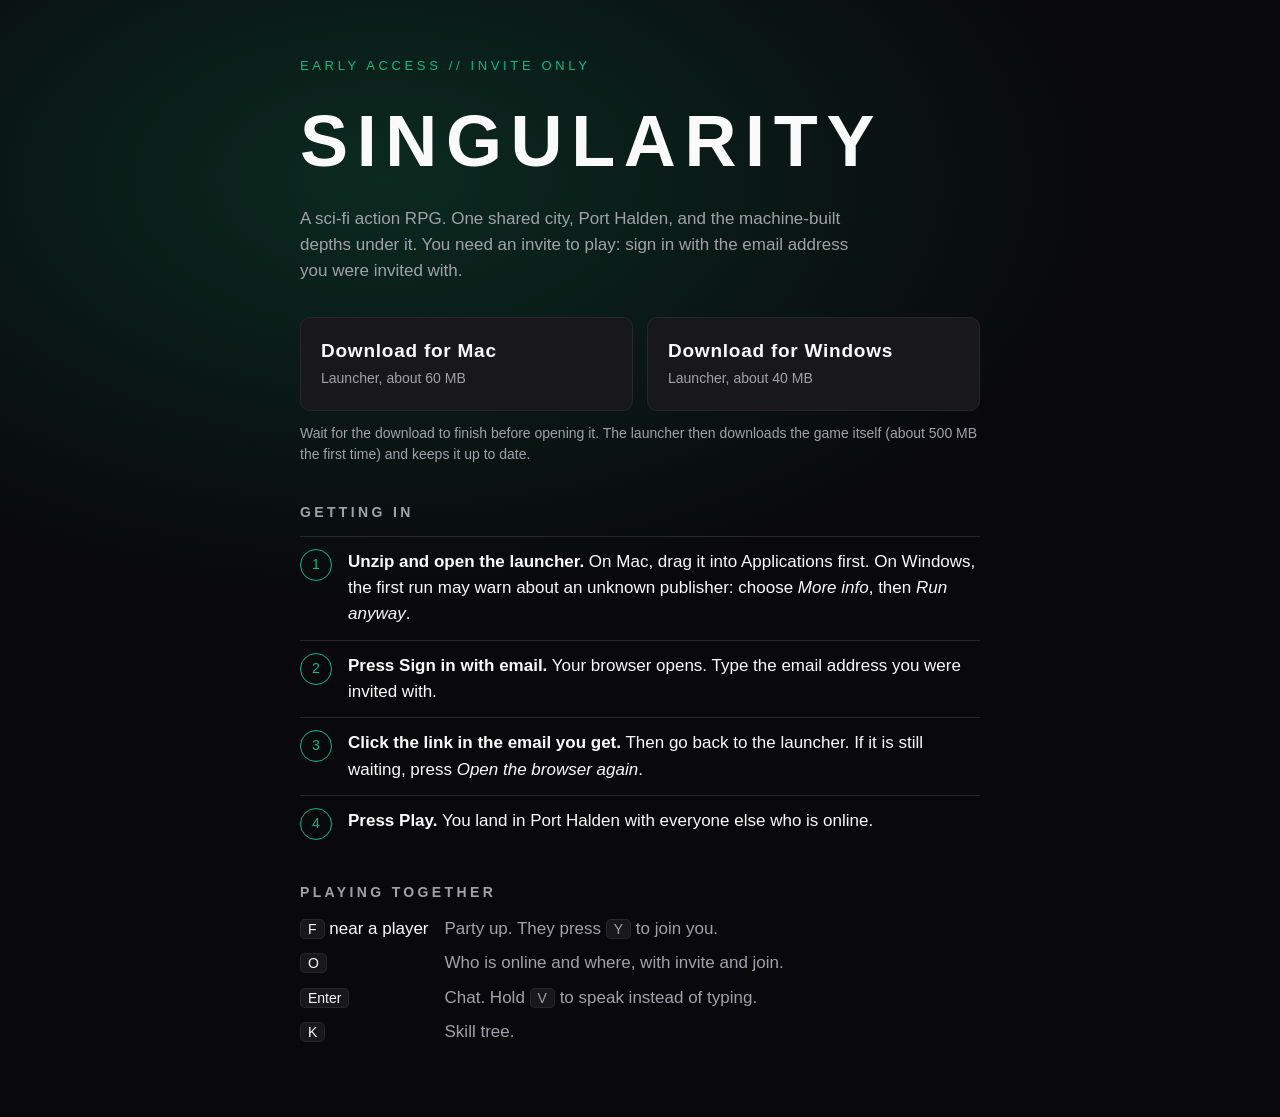
==== index.html @ 4a065bbc "Download page" ====
<!doctype html>
<html lang="en">
<head>
<meta charset="utf-8">
<meta name="viewport" content="width=device-width, initial-scale=1">
<title>Singularity: download</title>
<meta name="robots" content="noindex">
<style>
:root { --bg: #09090b; --panel: #18181b; --line: #27272a; --text: #fafafa; --dim: #a1a1aa; --accent: #059669; --accent-hi: #10b981; }
* { box-sizing: border-box; }
body { margin: 0; background: radial-gradient(1200px 700px at 30% 20%, #0b2a20 0%, var(--bg) 60%) fixed, var(--bg); color: var(--text);
  font: 17px/1.55 -apple-system, "Segoe UI", Roboto, Helvetica, Arial, sans-serif; }
main { max-width: 720px; margin: 0 auto; padding: 56px 20px 72px; }
.tag { color: var(--accent-hi); letter-spacing: 0.28em; font-size: 13px; text-transform: uppercase; }
h1 { font-size: clamp(40px, 9vw, 72px); letter-spacing: 0.12em; margin: 10px 0 8px; font-weight: 800; }
p.lead { color: var(--dim); margin: 0 0 32px; max-width: 34em; }
.buttons { display: grid; grid-template-columns: 1fr 1fr; gap: 14px; margin-bottom: 12px; }
a.dl { display: block; text-decoration: none; color: var(--text); background: var(--panel); border: 1px solid var(--line);
  border-radius: 10px; padding: 18px 20px; }
a.dl strong { display: block; font-size: 19px; letter-spacing: 0.04em; }
a.dl span { color: var(--dim); font-size: 14px; }
a.dl.mine { background: var(--accent); border-color: var(--accent-hi); }
a.dl.mine span { color: #d1fae5; }
a.dl:hover, a.dl:focus-visible { border-color: var(--accent-hi); outline: none; }
.note { color: var(--dim); font-size: 14px; margin: 0 0 36px; }
h2 { font-size: 14px; letter-spacing: 0.24em; text-transform: uppercase; color: var(--dim); margin: 0 0 12px; }
ol { margin: 0 0 36px; padding: 0; list-style: none; counter-reset: step; }
ol li { counter-increment: step; position: relative; padding: 12px 0 12px 48px; border-top: 1px solid var(--line); }
ol li::before { content: counter(step); position: absolute; left: 0; top: 12px; width: 30px; height: 30px; border-radius: 50%;
  border: 1px solid var(--accent-hi); color: var(--accent-hi); text-align: center; line-height: 28px; font-size: 14px; }
kbd { background: var(--panel); border: 1px solid var(--line); border-radius: 5px; padding: 1px 7px; font: inherit; font-size: 14px; }
.keys { display: grid; grid-template-columns: auto 1fr; gap: 8px 16px; color: var(--dim); margin: 0; }
.keys dt { color: var(--text); }
.keys dd { margin: 0; }
@media (max-width: 520px) { .buttons { grid-template-columns: 1fr; } }
</style>
</head>
<body>
<main>
  <div class="tag">Early access // invite only</div>
  <h1>SINGULARITY</h1>
  <p class="lead">A sci-fi action RPG. One shared city, Port Halden, and the machine-built depths under it. You need an invite to play: sign in with the email address you were invited with.</p>

  <div class="buttons">
    <a class="dl" id="mac" href="https://github.com/avlnz/singularity-releases/releases/latest/download/Singularity-Launcher-macos.zip">
      <strong>Download for Mac</strong><span>Launcher, about 60 MB</span></a>
    <a class="dl" id="win" href="https://github.com/avlnz/singularity-releases/releases/latest/download/Singularity-Launcher-windows.zip">
      <strong>Download for Windows</strong><span>Launcher, about 40 MB</span></a>
  </div>
  <p class="note">Wait for the download to finish before opening it. The launcher then downloads the game itself (about 500 MB the first time) and keeps it up to date.</p>

  <h2>Getting in</h2>
  <ol>
    <li><strong>Unzip and open the launcher.</strong> On Mac, drag it into Applications first. On Windows, the first run may warn about an unknown publisher: choose <em>More info</em>, then <em>Run anyway</em>.</li>
    <li><strong>Press Sign in with email.</strong> Your browser opens. Type the email address you were invited with.</li>
    <li><strong>Click the link in the email you get.</strong> Then go back to the launcher. If it is still waiting, press <em>Open the browser again</em>.</li>
    <li><strong>Press Play.</strong> You land in Port Halden with everyone else who is online.</li>
  </ol>

  <h2>Playing together</h2>
  <dl class="keys">
    <dt><kbd>F</kbd> near a player</dt><dd>Party up. They press <kbd>Y</kbd> to join you.</dd>
    <dt><kbd>O</kbd></dt><dd>Who is online and where, with invite and join.</dd>
    <dt><kbd>Enter</kbd></dt><dd>Chat. Hold <kbd>V</kbd> to speak instead of typing.</dd>
    <dt><kbd>K</kbd></dt><dd>Skill tree.</dd>
  </dl>
</main>
<script>
  // Highlight the download for this computer.
  var ua = navigator.userAgent || "";
  var id = /Windows/i.test(ua) ? "win" : (/Macintosh|Mac OS X/i.test(ua) ? "mac" : "");
  if (id) document.getElementById(id).classList.add("mine");
</script>
</body>
</html>
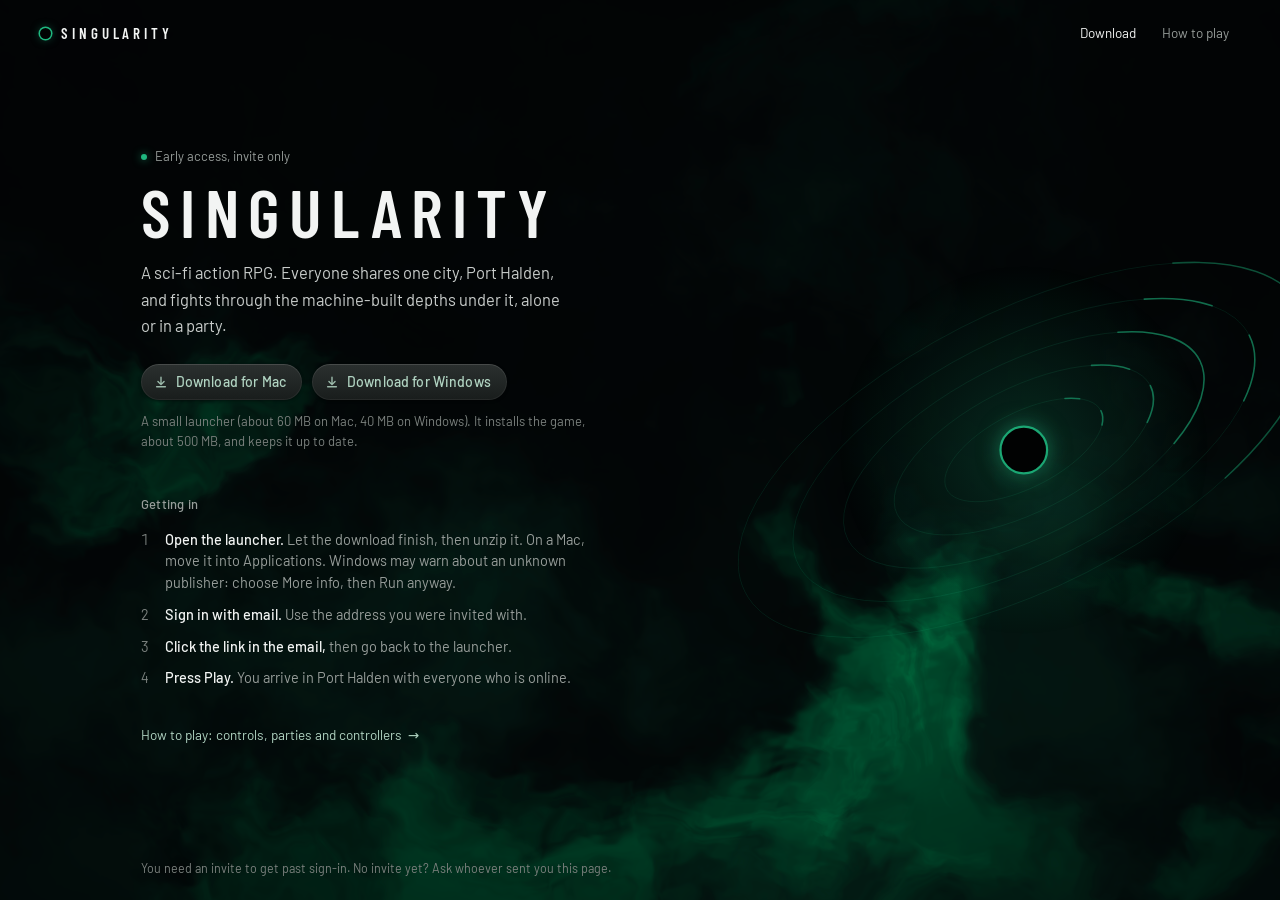
==== commit b26ea2e0: "Download page redesign and how to play" ====
--- a/index.html
+++ b/index.html
@@ -3,73 +3,66 @@
 <head>
 <meta charset="utf-8">
 <meta name="viewport" content="width=device-width, initial-scale=1">
-<title>Singularity: download</title>
+<title>Singularity</title>
+<meta name="description" content="Download the Singularity launcher for Mac or Windows. Early access, invite only.">
 <meta name="robots" content="noindex">
-<style>
-:root { --bg: #09090b; --panel: #18181b; --line: #27272a; --text: #fafafa; --dim: #a1a1aa; --accent: #059669; --accent-hi: #10b981; }
-* { box-sizing: border-box; }
-body { margin: 0; background: radial-gradient(1200px 700px at 30% 20%, #0b2a20 0%, var(--bg) 60%) fixed, var(--bg); color: var(--text);
-  font: 17px/1.55 -apple-system, "Segoe UI", Roboto, Helvetica, Arial, sans-serif; }
-main { max-width: 720px; margin: 0 auto; padding: 56px 20px 72px; }
-.tag { color: var(--accent-hi); letter-spacing: 0.28em; font-size: 13px; text-transform: uppercase; }
-h1 { font-size: clamp(40px, 9vw, 72px); letter-spacing: 0.12em; margin: 10px 0 8px; font-weight: 800; }
-p.lead { color: var(--dim); margin: 0 0 32px; max-width: 34em; }
-.buttons { display: grid; grid-template-columns: 1fr 1fr; gap: 14px; margin-bottom: 12px; }
-a.dl { display: block; text-decoration: none; color: var(--text); background: var(--panel); border: 1px solid var(--line);
-  border-radius: 10px; padding: 18px 20px; }
-a.dl strong { display: block; font-size: 19px; letter-spacing: 0.04em; }
-a.dl span { color: var(--dim); font-size: 14px; }
-a.dl.mine { background: var(--accent); border-color: var(--accent-hi); }
-a.dl.mine span { color: #d1fae5; }
-a.dl:hover, a.dl:focus-visible { border-color: var(--accent-hi); outline: none; }
-.note { color: var(--dim); font-size: 14px; margin: 0 0 36px; }
-h2 { font-size: 14px; letter-spacing: 0.24em; text-transform: uppercase; color: var(--dim); margin: 0 0 12px; }
-ol { margin: 0 0 36px; padding: 0; list-style: none; counter-reset: step; }
-ol li { counter-increment: step; position: relative; padding: 12px 0 12px 48px; border-top: 1px solid var(--line); }
-ol li::before { content: counter(step); position: absolute; left: 0; top: 12px; width: 30px; height: 30px; border-radius: 50%;
-  border: 1px solid var(--accent-hi); color: var(--accent-hi); text-align: center; line-height: 28px; font-size: 14px; }
-kbd { background: var(--panel); border: 1px solid var(--line); border-radius: 5px; padding: 1px 7px; font: inherit; font-size: 14px; }
-.keys { display: grid; grid-template-columns: auto 1fr; gap: 8px 16px; color: var(--dim); margin: 0; }
-.keys dt { color: var(--text); }
-.keys dd { margin: 0; }
-@media (max-width: 520px) { .buttons { grid-template-columns: 1fr; } }
-</style>
+<meta name="theme-color" content="#030406">
+<link rel="preload" href="fonts/BarlowCondensed-SemiBold.ttf" as="font" type="font/ttf" crossorigin>
+<link rel="stylesheet" href="site.css">
 </head>
 <body>
+<canvas class="smoke" aria-hidden="true"></canvas>
+<svg class="orbits" viewBox="0 0 600 600" aria-hidden="true">
+  <defs><radialGradient id="glow"><stop offset="0" stop-color="#1fb880" stop-opacity="0.22"/><stop offset="1" stop-color="#1fb880" stop-opacity="0"/></radialGradient></defs>
+  <circle cx="300" cy="300" r="170" fill="url(#glow)"/>
+  <g transform="rotate(-27 300 300)">
+    <ellipse class="ring" cx="300" cy="300" rx="78" ry="34"/>
+    <ellipse class="ring" cx="300" cy="300" rx="128" ry="56"/>
+    <ellipse class="ring" cx="300" cy="300" rx="178" ry="78"/>
+    <ellipse class="ring" cx="300" cy="300" rx="228" ry="100"/>
+    <ellipse class="ring" cx="300" cy="300" rx="282" ry="124"/>
+    <ellipse class="arc c" pathLength="1000" cx="300" cy="300" rx="78" ry="34"/>
+    <ellipse class="arc" pathLength="1000" cx="300" cy="300" rx="128" ry="56"/>
+    <ellipse class="arc b" pathLength="1000" cx="300" cy="300" rx="178" ry="78"/>
+    <ellipse class="arc" pathLength="1000" cx="300" cy="300" rx="228" ry="100" style="animation-delay:-33s"/>
+    <ellipse class="arc d" pathLength="1000" cx="300" cy="300" rx="282" ry="124"/>
+  </g>
+  <circle class="core" cx="300" cy="300" r="21"/>
+</svg>
+<header class="top">
+  <a class="brand" href="./"><i></i>Singularity</a>
+  <nav aria-label="Pages"><a class="quiet" href="./" aria-current="page">Download</a><a class="quiet" href="play.html">How to play</a></nav>
+</header>
 <main>
-  <div class="tag">Early access // invite only</div>
-  <h1>SINGULARITY</h1>
-  <p class="lead">A sci-fi action RPG. One shared city, Port Halden, and the machine-built depths under it. You need an invite to play: sign in with the email address you were invited with.</p>
+  <div class="col">
+    <p class="status rise"><i></i>Early access, invite only</p>
+    <h1 class="rise">Singularity</h1>
+    <p class="lead rise">A sci-fi action RPG. Everyone shares one city, Port Halden, and fights through the machine-built depths under it, alone or in a party.</p>
+    <div class="actions rise">
+      <a class="gm" id="mac" href="https://github.com/avlnz/singularity-releases/releases/latest/download/Singularity-Launcher-macos.zip"><svg viewBox="0 0 16 16" fill="none" stroke="currentColor" stroke-width="1.6" stroke-linecap="round" stroke-linejoin="round" aria-hidden="true"><path d="M8 2.5v8M4.5 7.5 8 11l3.5-3.5M3 13.5h10"/></svg>Download for Mac</a>
+      <a class="gm" id="win" href="https://github.com/avlnz/singularity-releases/releases/latest/download/Singularity-Launcher-windows.zip"><svg viewBox="0 0 16 16" fill="none" stroke="currentColor" stroke-width="1.6" stroke-linecap="round" stroke-linejoin="round" aria-hidden="true"><path d="M8 2.5v8M4.5 7.5 8 11l3.5-3.5M3 13.5h10"/></svg>Download for Windows</a>
+    </div>
+    <p class="note rise">A small launcher (about 60 MB on Mac, 40 MB on Windows). It installs the game, about 500 MB, and keeps it up to date.</p>
 
-  <div class="buttons">
-    <a class="dl" id="mac" href="https://github.com/avlnz/singularity-releases/releases/latest/download/Singularity-Launcher-macos.zip">
-      <strong>Download for Mac</strong><span>Launcher, about 60 MB</span></a>
-    <a class="dl" id="win" href="https://github.com/avlnz/singularity-releases/releases/latest/download/Singularity-Launcher-windows.zip">
-      <strong>Download for Windows</strong><span>Launcher, about 40 MB</span></a>
+    <section class="block rise" aria-labelledby="in">
+      <h2 id="in">Getting in</h2>
+      <ol class="steps">
+        <li><span><b>Open the launcher.</b> Let the download finish, then unzip it. On a Mac, move it into Applications. Windows may warn about an unknown publisher: choose More info, then Run anyway.</span></li>
+        <li><span><b>Sign in with email.</b> Use the address you were invited with.</span></li>
+        <li><span><b>Click the link in the email,</b> then go back to the launcher.</span></li>
+        <li><span><b>Press Play.</b> You arrive in Port Halden with everyone who is online.</span></li>
+      </ol>
+    </section>
+    <p class="more rise"><a class="quiet" href="play.html">How to play: controls, parties and controllers <span aria-hidden="true">&rarr;</span></a></p>
   </div>
-  <p class="note">Wait for the download to finish before opening it. The launcher then downloads the game itself (about 500 MB the first time) and keeps it up to date.</p>
-
-  <h2>Getting in</h2>
-  <ol>
-    <li><strong>Unzip and open the launcher.</strong> On Mac, drag it into Applications first. On Windows, the first run may warn about an unknown publisher: choose <em>More info</em>, then <em>Run anyway</em>.</li>
-    <li><strong>Press Sign in with email.</strong> Your browser opens. Type the email address you were invited with.</li>
-    <li><strong>Click the link in the email you get.</strong> Then go back to the launcher. If it is still waiting, press <em>Open the browser again</em>.</li>
-    <li><strong>Press Play.</strong> You land in Port Halden with everyone else who is online.</li>
-  </ol>
-
-  <h2>Playing together</h2>
-  <dl class="keys">
-    <dt><kbd>F</kbd> near a player</dt><dd>Party up. They press <kbd>Y</kbd> to join you.</dd>
-    <dt><kbd>O</kbd></dt><dd>Who is online and where, with invite and join.</dd>
-    <dt><kbd>Enter</kbd></dt><dd>Chat. Hold <kbd>V</kbd> to speak instead of typing.</dd>
-    <dt><kbd>K</kbd></dt><dd>Skill tree.</dd>
-  </dl>
 </main>
+<footer>You need an invite to get past sign-in. No invite yet? Ask whoever sent you this page.</footer>
+<script src="smoke.js"></script>
 <script>
-  // Highlight the download for this computer.
+  // Put the download for this computer first.
   var ua = navigator.userAgent || "";
-  var id = /Windows/i.test(ua) ? "win" : (/Macintosh|Mac OS X/i.test(ua) ? "mac" : "");
-  if (id) document.getElementById(id).classList.add("mine");
+  var mine = /Windows/i.test(ua) ? "win" : (/Macintosh|Mac OS X/i.test(ua) ? "mac" : "");
+  if (mine) document.getElementById(mine).classList.add("yours");
 </script>
 </body>
 </html>
--- a/site.css
+++ b/site.css
@@ -0,0 +1,162 @@
+/* Singularity's public pages (download, how to play). The look follows the launcher and
+   Intangle's signed-out pages: the drifting smoke background, no cards or boxes, the controls
+   sitting straight on the background, and the design system's gunmetal primary with its green
+   sheen for the one thing a visitor is here to press. Type is Barlow, the game's own typeface. */
+
+@font-face { font-family: "Barlow"; src: url("fonts/Barlow-Regular.ttf") format("truetype"); font-weight: 400; font-display: swap; }
+@font-face { font-family: "Barlow"; src: url("fonts/Barlow-Medium.ttf") format("truetype"); font-weight: 500; font-display: swap; }
+@font-face { font-family: "Barlow Condensed"; src: url("fonts/BarlowCondensed-SemiBold.ttf") format("truetype"); font-weight: 600; font-display: swap; }
+
+:root {
+  --base: #030406;
+  --fg: #f2f4f3;
+  --body: #c9cdcb;
+  --muted: #979d9a;
+  --faint: #7b817e;
+  --hair: rgba(255, 255, 255, 0.07);
+  --live: oklch(0.84 0.045 162);
+  /* The gunmetal primary, as in Intangle (web/src/spa/globals.css, .dark). */
+  --gm-bg: linear-gradient(180deg, #2b302f, #191d1c);
+  --gm-edge: inset 0 1px 0 rgba(255, 255, 255, 0.08), inset 0 0 0 1px rgba(255, 255, 255, 0.06), 0 1px 3px rgba(0, 0, 0, 0.45);
+  --gm-fg: oklch(0.84 0.045 162);
+  --gm-sheen: rgba(110, 220, 165, 0.15);
+  --gutter: clamp(20px, 11vw, 168px);
+  --ease-out: cubic-bezier(0.22, 1, 0.36, 1);
+}
+
+* { box-sizing: border-box; }
+html { background: var(--base); color-scheme: dark; }
+body {
+  margin: 0; min-height: 100dvh; display: flex; flex-direction: column;
+  color: var(--body); font: 400 15.5px/1.6 "Barlow", ui-sans-serif, system-ui, sans-serif;
+  -webkit-font-smoothing: antialiased; text-rendering: optimizeLegibility;
+}
+a { color: inherit; }
+::selection { background: rgba(110, 220, 165, 0.28); color: var(--fg); }
+
+/* Background: the smoke canvas, then the launcher's orbits far to the right. */
+.smoke { position: fixed; inset: 0; z-index: -2; width: 100%; height: 100%; opacity: 0.84; filter: saturate(1.1); pointer-events: none; }
+.orbits {
+  position: fixed; z-index: -1; right: -6vw; top: 50%; width: min(78vh, 52vw); aspect-ratio: 1; translate: 0 -50%;
+  pointer-events: none; opacity: 0.9;
+}
+.orbits ellipse { fill: none; stroke: #1fb880; stroke-width: 1; vector-effect: non-scaling-stroke; }
+.orbits .ring { stroke-opacity: 0.13; }
+/* A brighter arc travels round each orbit: a dash moving along the ellipse's own path. */
+.orbits .arc { stroke-opacity: 0.6; stroke-width: 1.6; stroke-linecap: round; stroke-dasharray: 64 936; animation: orbit 70s linear infinite; }
+.orbits .arc.b { stroke-dasharray: 110 890; animation-duration: 110s; animation-delay: -40s; }
+.orbits .arc.c { stroke-dasharray: 40 960; animation-duration: 48s; animation-delay: -12s; }
+.orbits .arc.d { stroke-dasharray: 150 850; animation-duration: 160s; animation-delay: -90s; stroke-opacity: 0.4; }
+.orbits .core { fill: #020303; stroke: #1fb880; stroke-width: 2; filter: drop-shadow(0 0 10px rgba(31, 184, 128, 0.55)); }
+@keyframes orbit { to { stroke-dashoffset: -1000; } }
+@media (max-width: 900px) { .orbits { display: none; } }
+
+/* Header */
+.top { display: flex; align-items: center; justify-content: space-between; gap: 16px; padding: 18px clamp(20px, 4vw, 40px); }
+.brand { display: inline-flex; align-items: center; gap: 10px; text-decoration: none; color: var(--fg);
+  font: 600 15px/1 "Barlow Condensed", "Barlow", sans-serif; letter-spacing: 0.26em; text-transform: uppercase; }
+.brand i { width: 11px; height: 11px; border-radius: 50%; background: #020303; box-shadow: 0 0 0 1.5px #1fb880, 0 0 10px rgba(31, 184, 128, 0.5); }
+.top nav { display: flex; gap: 4px; }
+.quiet {
+  display: inline-flex; align-items: center; gap: 6px; height: 30px; padding: 0 11px; border-radius: 999px;
+  color: var(--muted); font-size: 13.5px; text-decoration: none; transition: background 160ms, color 160ms;
+}
+.quiet:hover, .quiet:focus-visible { background: rgba(255, 255, 255, 0.07); color: var(--fg); outline: none; }
+.quiet[aria-current="page"] { color: var(--fg); }
+
+/* The column */
+main { flex: 1; display: flex; align-items: center; padding: 28px 20px 56px var(--gutter); }
+.col { width: 100%; max-width: 29rem; }
+.col.wide { max-width: 44rem; }
+main.docs { align-items: flex-start; padding-top: clamp(24px, 6vh, 64px); }
+
+.status { display: flex; align-items: center; gap: 8px; margin: 0 0 12px; color: var(--muted); font-size: 13px; }
+.status i { width: 6px; height: 6px; border-radius: 50%; background: #1fb880; box-shadow: 0 0 8px rgba(31, 184, 128, 0.7); }
+h1 {
+  margin: 0 0 16px; color: var(--fg); font: 600 clamp(2.5rem, 6.2vw, 4.25rem)/0.95 "Barlow Condensed", "Barlow", sans-serif;
+  letter-spacing: 0.14em; text-transform: uppercase;
+}
+h1.small { font-size: clamp(1.9rem, 4vw, 2.6rem); letter-spacing: 0.1em; }
+.lead { margin: 0 0 26px; max-width: 27rem; color: var(--body); font-size: 16.5px; }
+.col.wide .lead { max-width: 36rem; }
+
+/* The gunmetal primary with the green sheen that travels across on hover. */
+.gm {
+  display: inline-flex; align-items: center; gap: 8px; height: 36px; padding: 0 16px 0 13px; border: 0; border-radius: 999px;
+  background: linear-gradient(110deg, transparent 35%, var(--gm-sheen) 50%, transparent 65%) 120% 0 / 250% 100% no-repeat, var(--gm-bg);
+  box-shadow: var(--gm-edge); color: var(--gm-fg); font: 500 14px/1 "Barlow", sans-serif; letter-spacing: 0.01em;
+  text-decoration: none; white-space: nowrap; transition: background-position 0.7s var(--ease-out), filter 200ms;
+}
+.gm:hover, .gm:focus-visible { background-position: -20% 0, 0 0; filter: brightness(1.06); }
+.gm:focus-visible { outline: 2px solid rgba(110, 220, 165, 0.45); outline-offset: 2px; }
+.gm svg { width: 14px; height: 14px; flex: none; opacity: 0.85; }
+.actions { display: flex; flex-wrap: wrap; gap: 10px; }
+.actions .yours { order: -1; }
+.note { margin: 12px 0 0; color: var(--faint); font-size: 13px; line-height: 1.5; }
+
+/* Getting in */
+.block { margin-top: 44px; }
+h2 { margin: 0 0 10px; color: var(--muted); font: 500 13px/1.4 "Barlow", sans-serif; letter-spacing: 0.02em; }
+.steps { margin: 0; padding: 0; list-style: none; counter-reset: step; }
+.steps li { counter-increment: step; display: grid; grid-template-columns: 1.5rem 1fr; padding: 5px 0; color: var(--muted); font-size: 14.5px; line-height: 1.5; }
+.steps li::before { content: counter(step); color: var(--faint); font-variant-numeric: tabular-nums; }
+.steps b { color: var(--fg); font-weight: 500; }
+.more { margin: 26px 0 0 -11px; }
+.more .quiet { color: var(--live); }
+.more .quiet:hover { color: var(--fg); }
+
+footer { padding: 0 20px 22px var(--gutter); color: var(--faint); font-size: 12.5px; }
+
+/* How to play */
+.doc { margin-top: 40px; }
+.doc h2 { margin-bottom: 14px; color: var(--fg); font: 600 1.15rem/1.2 "Barlow Condensed", "Barlow", sans-serif; letter-spacing: 0.14em; text-transform: uppercase; }
+.doc p { margin: 0 0 12px; max-width: 38rem; }
+.doc p b, .doc li b { color: var(--fg); font-weight: 500; }
+.doc ul { margin: 0; padding: 0; list-style: none; max-width: 38rem; }
+.doc ul li { padding: 7px 0 7px 16px; position: relative; }
+.doc ul li::before { content: ""; position: absolute; left: 0; top: 1.05em; width: 5px; height: 1px; background: var(--faint); }
+
+kbd {
+  display: inline-block; min-width: 1.55em; padding: 1px 6px 2px; border-radius: 5px; text-align: center;
+  background: linear-gradient(180deg, #262a29, #1a1d1c); box-shadow: inset 0 0 0 1px rgba(255, 255, 255, 0.07), 0 1px 0 rgba(0, 0, 0, 0.5);
+  color: var(--fg); font: 500 12.5px/1.5 "Barlow", sans-serif; letter-spacing: 0.02em; white-space: nowrap;
+}
+
+/* Keyboard or controller: two radio buttons pick which table shows. */
+.switch { display: inline-flex; gap: 2px; padding: 3px; margin-bottom: 14px; border-radius: 999px; background: rgba(255, 255, 255, 0.045); box-shadow: inset 0 0 0 1px var(--hair); }
+.switch label { height: 28px; padding: 0 13px; display: inline-flex; align-items: center; border-radius: 999px; color: var(--muted); font-size: 13.5px; cursor: pointer; transition: color 160ms; }
+.switch label:hover { color: var(--fg); }
+.pick { position: absolute; opacity: 0; pointer-events: none; }
+#pick-keys:checked ~ .switch label[for="pick-keys"],
+#pick-pad:checked ~ .switch label[for="pick-pad"] { background: var(--gm-bg); box-shadow: var(--gm-edge); color: var(--gm-fg); }
+#pick-keys:focus-visible ~ .switch label[for="pick-keys"],
+#pick-pad:focus-visible ~ .switch label[for="pick-pad"] { outline: 2px solid rgba(110, 220, 165, 0.45); outline-offset: 2px; }
+.keys { display: none; margin: 0; max-width: 34rem; }
+#pick-keys:checked ~ .keys.for-keys, #pick-pad:checked ~ .keys.for-pad { display: grid; }
+.keys { grid-template-columns: minmax(9.5rem, 15rem) 1fr; }
+.keys dt, .keys dd { margin: 0; padding: 7px 0; border-top: 1px solid var(--hair); }
+.keys dt { color: var(--muted); }
+.keys dd { color: var(--body); }
+.keys dt:first-of-type, .keys dt:first-of-type + dd { border-top: 0; }
+.aside { margin-top: 12px; color: var(--faint); font-size: 13.5px; max-width: 34rem; }
+
+/* One quiet reveal as the page arrives. */
+.rise { animation: rise 0.7s var(--ease-out) both; }
+.rise:nth-child(2) { animation-delay: 60ms; }
+.rise:nth-child(3) { animation-delay: 120ms; }
+.rise:nth-child(4) { animation-delay: 180ms; }
+.rise:nth-child(5) { animation-delay: 240ms; }
+.rise:nth-child(6) { animation-delay: 300ms; }
+.rise:nth-child(7) { animation-delay: 360ms; }
+@keyframes rise { from { opacity: 0; transform: translateY(8px); } }
+
+@media (max-width: 560px) {
+  :root { --gutter: 22px; }
+  main { padding-right: 20px; }
+  .top nav .quiet { padding: 0 9px; }
+  .keys { grid-template-columns: 1fr; }
+  .keys dd { border-top: 0; padding-top: 0; }
+}
+@media (prefers-reduced-motion: reduce) {
+  *, *::before, *::after { animation-duration: 0.01ms !important; animation-iteration-count: 1 !important; transition-duration: 0.01ms !important; }
+}
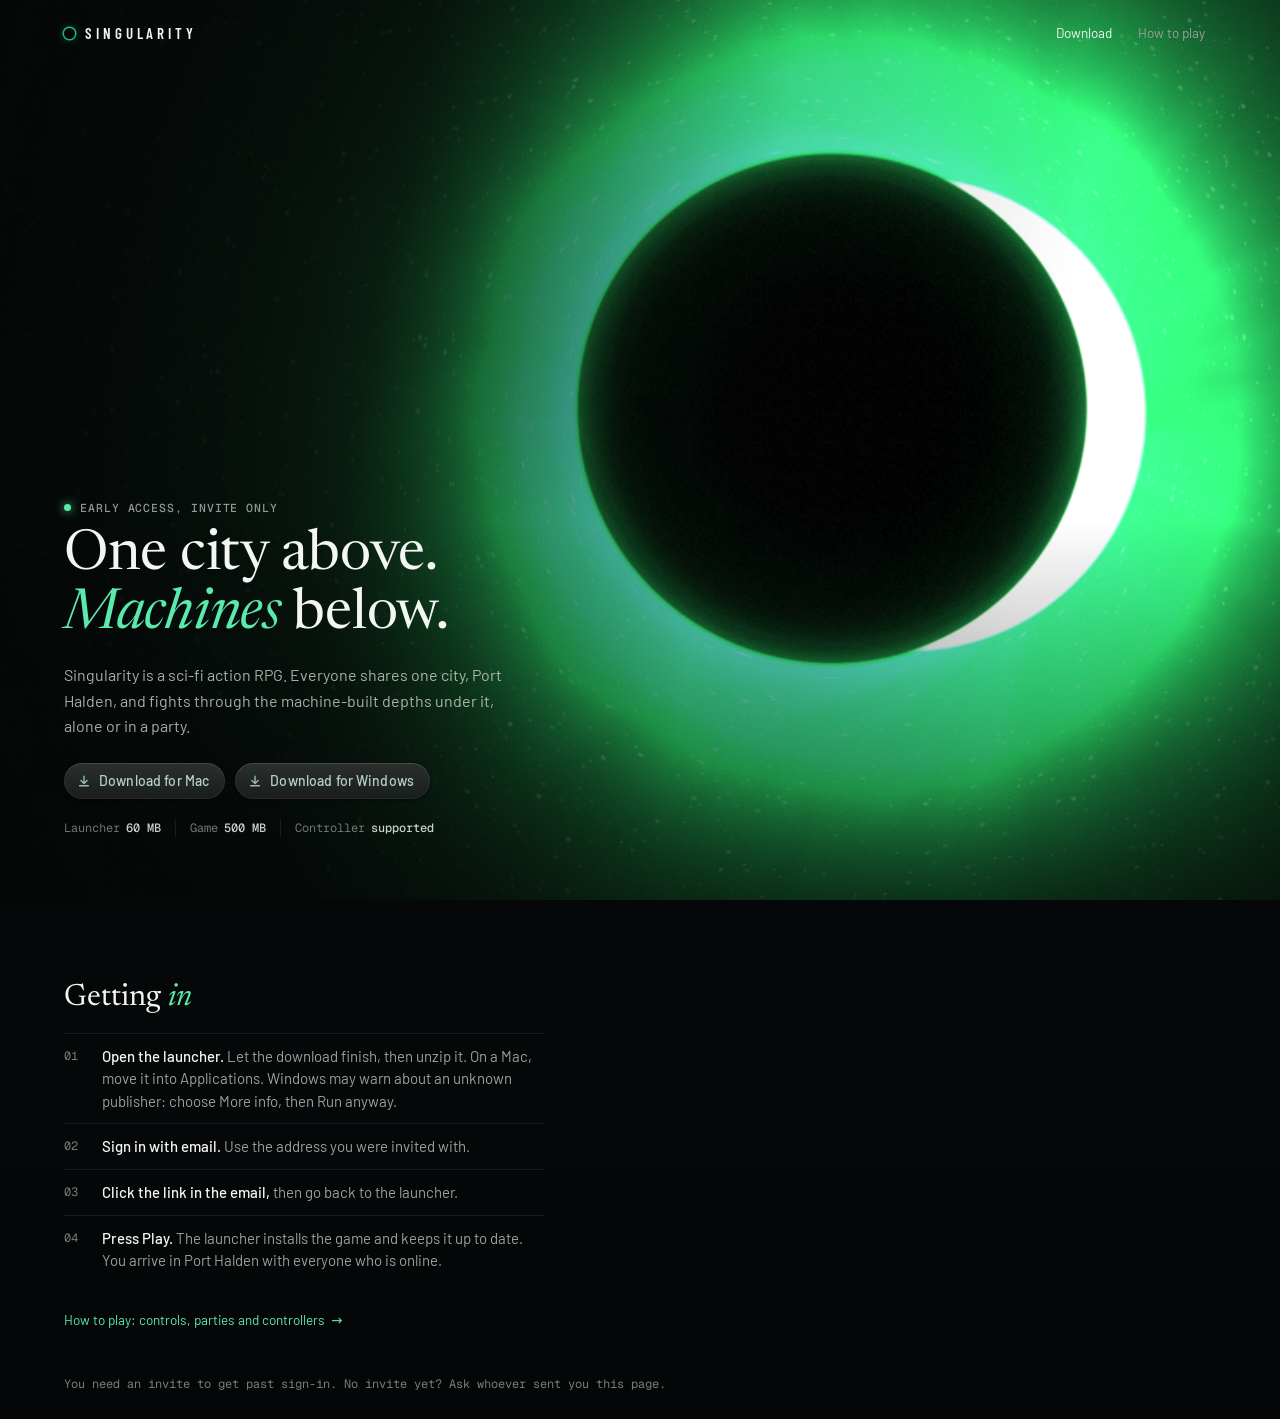
==== commit ae085773: "Eclipse design" ====
--- a/index.html
+++ b/index.html
@@ -8,56 +8,51 @@
 <meta name="robots" content="noindex">
 <meta name="theme-color" content="#030406">
 <link rel="preload" href="fonts/BarlowCondensed-SemiBold.ttf" as="font" type="font/ttf" crossorigin>
+<link rel="preconnect" href="https://fonts.googleapis.com">
+<link rel="preconnect" href="https://fonts.gstatic.com" crossorigin>
+<link href="https://fonts.googleapis.com/css2?family=Newsreader:ital,opsz,wght@0,6..72,400;1,6..72,400&family=Geist+Mono:wght@400;500&display=swap" rel="stylesheet">
 <link rel="stylesheet" href="site.css">
 </head>
 <body>
-<canvas class="smoke" aria-hidden="true"></canvas>
-<svg class="orbits" viewBox="0 0 600 600" aria-hidden="true">
-  <defs><radialGradient id="glow"><stop offset="0" stop-color="#1fb880" stop-opacity="0.22"/><stop offset="1" stop-color="#1fb880" stop-opacity="0"/></radialGradient></defs>
-  <circle cx="300" cy="300" r="170" fill="url(#glow)"/>
-  <g transform="rotate(-27 300 300)">
-    <ellipse class="ring" cx="300" cy="300" rx="78" ry="34"/>
-    <ellipse class="ring" cx="300" cy="300" rx="128" ry="56"/>
-    <ellipse class="ring" cx="300" cy="300" rx="178" ry="78"/>
-    <ellipse class="ring" cx="300" cy="300" rx="228" ry="100"/>
-    <ellipse class="ring" cx="300" cy="300" rx="282" ry="124"/>
-    <ellipse class="arc c" pathLength="1000" cx="300" cy="300" rx="78" ry="34"/>
-    <ellipse class="arc" pathLength="1000" cx="300" cy="300" rx="128" ry="56"/>
-    <ellipse class="arc b" pathLength="1000" cx="300" cy="300" rx="178" ry="78"/>
-    <ellipse class="arc" pathLength="1000" cx="300" cy="300" rx="228" ry="100" style="animation-delay:-33s"/>
-    <ellipse class="arc d" pathLength="1000" cx="300" cy="300" rx="282" ry="124"/>
-  </g>
-  <circle class="core" cx="300" cy="300" r="21"/>
-</svg>
+<canvas class="eclipse" data-state="ready" aria-hidden="true"></canvas>
+<div class="veil" aria-hidden="true"></div>
+<div class="grain" aria-hidden="true"></div>
 <header class="top">
   <a class="brand" href="./"><i></i>Singularity</a>
   <nav aria-label="Pages"><a class="quiet" href="./" aria-current="page">Download</a><a class="quiet" href="play.html">How to play</a></nav>
 </header>
 <main>
-  <div class="col">
-    <p class="status rise"><i></i>Early access, invite only</p>
-    <h1 class="rise">Singularity</h1>
-    <p class="lead rise">A sci-fi action RPG. Everyone shares one city, Port Halden, and fights through the machine-built depths under it, alone or in a party.</p>
-    <div class="actions rise">
-      <a class="gm" id="mac" href="https://github.com/avlnz/singularity-releases/releases/latest/download/Singularity-Launcher-macos.zip"><svg viewBox="0 0 16 16" fill="none" stroke="currentColor" stroke-width="1.6" stroke-linecap="round" stroke-linejoin="round" aria-hidden="true"><path d="M8 2.5v8M4.5 7.5 8 11l3.5-3.5M3 13.5h10"/></svg>Download for Mac</a>
-      <a class="gm" id="win" href="https://github.com/avlnz/singularity-releases/releases/latest/download/Singularity-Launcher-windows.zip"><svg viewBox="0 0 16 16" fill="none" stroke="currentColor" stroke-width="1.6" stroke-linecap="round" stroke-linejoin="round" aria-hidden="true"><path d="M8 2.5v8M4.5 7.5 8 11l3.5-3.5M3 13.5h10"/></svg>Download for Windows</a>
+  <section class="hero">
+    <div class="copy">
+      <p class="eyebrow rise"><i></i>Early access, invite only</p>
+      <h1 class="rise">One city above.<br><em>Machines</em> below.</h1>
+      <p class="lead rise">Singularity is a sci-fi action RPG. Everyone shares one city, Port Halden, and fights through the machine-built depths under it, alone or in a party.</p>
+      <div class="actions rise">
+        <a class="gm" id="mac" href="https://github.com/avlnz/singularity-releases/releases/latest/download/Singularity-Launcher-macos.zip"><svg viewBox="0 0 16 16" fill="none" stroke="currentColor" stroke-width="1.6" stroke-linecap="round" stroke-linejoin="round" aria-hidden="true"><path d="M8 2.5v8M4.5 7.5 8 11l3.5-3.5M3 13.5h10"/></svg>Download for Mac</a>
+        <a class="gm" id="win" href="https://github.com/avlnz/singularity-releases/releases/latest/download/Singularity-Launcher-windows.zip"><svg viewBox="0 0 16 16" fill="none" stroke="currentColor" stroke-width="1.6" stroke-linecap="round" stroke-linejoin="round" aria-hidden="true"><path d="M8 2.5v8M4.5 7.5 8 11l3.5-3.5M3 13.5h10"/></svg>Download for Windows</a>
+      </div>
+      <ul class="facts rise">
+        <li>Launcher<b>60 MB</b></li>
+        <li>Game<b>500 MB</b></li>
+        <li>Controller<b>supported</b></li>
+      </ul>
     </div>
-    <p class="note rise">A small launcher (about 60 MB on Mac, 40 MB on Windows). It installs the game, about 500 MB, and keeps it up to date.</p>
-
-    <section class="block rise" aria-labelledby="in">
-      <h2 id="in">Getting in</h2>
+  </section>
+  <section class="below" aria-labelledby="in">
+    <div class="inner">
+      <h2 id="in">Getting <em>in</em></h2>
       <ol class="steps">
         <li><span><b>Open the launcher.</b> Let the download finish, then unzip it. On a Mac, move it into Applications. Windows may warn about an unknown publisher: choose More info, then Run anyway.</span></li>
         <li><span><b>Sign in with email.</b> Use the address you were invited with.</span></li>
         <li><span><b>Click the link in the email,</b> then go back to the launcher.</span></li>
-        <li><span><b>Press Play.</b> You arrive in Port Halden with everyone who is online.</span></li>
+        <li><span><b>Press Play.</b> The launcher installs the game and keeps it up to date. You arrive in Port Halden with everyone who is online.</span></li>
       </ol>
-    </section>
-    <p class="more rise"><a class="quiet" href="play.html">How to play: controls, parties and controllers <span aria-hidden="true">&rarr;</span></a></p>
-  </div>
+      <p class="more"><a class="quiet" href="play.html">How to play: controls, parties and controllers <span aria-hidden="true">&rarr;</span></a></p>
+    </div>
+  </section>
 </main>
 <footer>You need an invite to get past sign-in. No invite yet? Ask whoever sent you this page.</footer>
-<script src="smoke.js"></script>
+<script src="eclipse.js"></script>
 <script>
   // Put the download for this computer first.
   var ua = navigator.userAgent || "";
--- a/site.css
+++ b/site.css
@@ -1,26 +1,27 @@
-/* Singularity's public pages (download, how to play). The look follows the launcher and
-   Intangle's signed-out pages: the drifting smoke background, no cards or boxes, the controls
-   sitting straight on the background, and the design system's gunmetal primary with its green
-   sheen for the one thing a visitor is here to press. Type is Barlow, the game's own typeface. */
+/* Singularity's public pages (download, how to play). The look follows the Flow design
+   reference Hayds chose (13 Nov 2026): one large eclipse behind everything, a serif headline
+   with one coloured italic word, small mono facts, no cards. The download buttons are
+   Intangle's gunmetal primary with its green sheen. Body type is Barlow, the game's own. */
 
 @font-face { font-family: "Barlow"; src: url("fonts/Barlow-Regular.ttf") format("truetype"); font-weight: 400; font-display: swap; }
 @font-face { font-family: "Barlow"; src: url("fonts/Barlow-Medium.ttf") format("truetype"); font-weight: 500; font-display: swap; }
 @font-face { font-family: "Barlow Condensed"; src: url("fonts/BarlowCondensed-SemiBold.ttf") format("truetype"); font-weight: 600; font-display: swap; }
 
 :root {
-  --base: #030406;
-  --fg: #f2f4f3;
-  --body: #c9cdcb;
-  --muted: #979d9a;
-  --faint: #7b817e;
-  --hair: rgba(255, 255, 255, 0.07);
-  --live: oklch(0.84 0.045 162);
-  /* The gunmetal primary, as in Intangle (web/src/spa/globals.css, .dark). */
+  --base: #050608;
+  --fg: #f4f6f3;
+  --body: #cdd2ce;
+  --muted: #9aa19c;
+  --faint: #777e79;
+  --hair: rgba(255, 255, 255, 0.08);
+  --accent: oklch(0.84 0.15 162);
+  --serif: "Newsreader", "Iowan Old Style", "New York", Georgia, ui-serif, serif;
+  --mono: "Geist Mono", ui-monospace, "SF Mono", Menlo, monospace;
   --gm-bg: linear-gradient(180deg, #2b302f, #191d1c);
   --gm-edge: inset 0 1px 0 rgba(255, 255, 255, 0.08), inset 0 0 0 1px rgba(255, 255, 255, 0.06), 0 1px 3px rgba(0, 0, 0, 0.45);
   --gm-fg: oklch(0.84 0.045 162);
   --gm-sheen: rgba(110, 220, 165, 0.15);
-  --gutter: clamp(20px, 11vw, 168px);
+  --gutter: clamp(22px, 5vw, 72px);
   --ease-out: cubic-bezier(0.22, 1, 0.36, 1);
 }
 
@@ -34,25 +35,24 @@
 a { color: inherit; }
 ::selection { background: rgba(110, 220, 165, 0.28); color: var(--fg); }
 
-/* Background: the smoke canvas, then the launcher's orbits far to the right. */
-.smoke { position: fixed; inset: 0; z-index: -2; width: 100%; height: 100%; opacity: 0.84; filter: saturate(1.1); pointer-events: none; }
-.orbits {
-  position: fixed; z-index: -1; right: -6vw; top: 50%; width: min(78vh, 52vw); aspect-ratio: 1; translate: 0 -50%;
-  pointer-events: none; opacity: 0.9;
+/* The eclipse, then a veil that keeps the text side dark, then moving film grain. */
+.eclipse { position: fixed; inset: 0; z-index: -3; width: 100%; height: 100%; opacity: 0; transition: opacity 1.2s var(--ease-out); pointer-events: none; }
+.eclipse.on { opacity: 1; }
+.veil {
+  position: fixed; inset: 0; z-index: -2; pointer-events: none;
+  background:
+    linear-gradient(100deg, rgba(4, 6, 6, 0.94) 0%, rgba(4, 6, 6, 0.8) 30%, rgba(4, 6, 6, 0.18) 56%, transparent 78%),
+    linear-gradient(0deg, rgba(4, 6, 6, 0.6), transparent 42%);
 }
-.orbits ellipse { fill: none; stroke: #1fb880; stroke-width: 1; vector-effect: non-scaling-stroke; }
-.orbits .ring { stroke-opacity: 0.13; }
-/* A brighter arc travels round each orbit: a dash moving along the ellipse's own path. */
-.orbits .arc { stroke-opacity: 0.6; stroke-width: 1.6; stroke-linecap: round; stroke-dasharray: 64 936; animation: orbit 70s linear infinite; }
-.orbits .arc.b { stroke-dasharray: 110 890; animation-duration: 110s; animation-delay: -40s; }
-.orbits .arc.c { stroke-dasharray: 40 960; animation-duration: 48s; animation-delay: -12s; }
-.orbits .arc.d { stroke-dasharray: 150 850; animation-duration: 160s; animation-delay: -90s; stroke-opacity: 0.4; }
-.orbits .core { fill: #020303; stroke: #1fb880; stroke-width: 2; filter: drop-shadow(0 0 10px rgba(31, 184, 128, 0.55)); }
-@keyframes orbit { to { stroke-dashoffset: -1000; } }
-@media (max-width: 900px) { .orbits { display: none; } }
+.grain {
+  position: fixed; inset: -30%; z-index: -1; pointer-events: none; mix-blend-mode: overlay; opacity: 0.35;
+  background-image: url("data:image/svg+xml,%3Csvg xmlns='http://www.w3.org/2000/svg' width='200' height='200'%3E%3Cfilter id='n'%3E%3CfeTurbulence type='fractalNoise' baseFrequency='0.7' numOctaves='2' stitchTiles='stitch'/%3E%3C/filter%3E%3Crect width='200' height='200' filter='url(%23n)' opacity='0.55'/%3E%3C/svg%3E");
+  background-size: 200px 200px; animation: grain 0.7s steps(6) infinite;
+}
+@keyframes grain { 0% { transform: translate(0, 0); } 20% { transform: translate(-3%, 2%); } 40% { transform: translate(2%, -3%); } 60% { transform: translate(-2%, 3%); } 80% { transform: translate(3%, -2%); } 100% { transform: translate(0, 0); } }
 
 /* Header */
-.top { display: flex; align-items: center; justify-content: space-between; gap: 16px; padding: 18px clamp(20px, 4vw, 40px); }
+.top { display: flex; align-items: center; justify-content: space-between; gap: 16px; padding: 18px var(--gutter); }
 .brand { display: inline-flex; align-items: center; gap: 10px; text-decoration: none; color: var(--fg);
   font: 600 15px/1 "Barlow Condensed", "Barlow", sans-serif; letter-spacing: 0.26em; text-transform: uppercase; }
 .brand i { width: 11px; height: 11px; border-radius: 50%; background: #020303; box-shadow: 0 0 0 1.5px #1fb880, 0 0 10px rgba(31, 184, 128, 0.5); }
@@ -61,26 +61,20 @@
   display: inline-flex; align-items: center; gap: 6px; height: 30px; padding: 0 11px; border-radius: 999px;
   color: var(--muted); font-size: 13.5px; text-decoration: none; transition: background 160ms, color 160ms;
 }
-.quiet:hover, .quiet:focus-visible { background: rgba(255, 255, 255, 0.07); color: var(--fg); outline: none; }
+.quiet:hover, .quiet:focus-visible { background: rgba(255, 255, 255, 0.08); color: var(--fg); outline: none; }
 .quiet[aria-current="page"] { color: var(--fg); }
 
-/* The column */
-main { flex: 1; display: flex; align-items: center; padding: 28px 20px 56px var(--gutter); }
-.col { width: 100%; max-width: 29rem; }
-.col.wide { max-width: 44rem; }
-main.docs { align-items: flex-start; padding-top: clamp(24px, 6vh, 64px); }
+/* Hero: the copy sits low on the left, the eclipse fills the rest. */
+.hero { flex: none; min-height: calc(100dvh - 66px); display: flex; align-items: flex-end; padding: 24px var(--gutter) clamp(28px, 7vh, 72px); }
+.copy { width: 100%; max-width: 34rem; }
+.eyebrow { margin: 0 0 14px; color: rgba(232, 238, 232, 0.62); font: 500 11.5px/1 var(--mono); letter-spacing: 0.08em; text-transform: uppercase; display: flex; align-items: center; gap: 9px; }
+.eyebrow i { width: 7px; height: 7px; border-radius: 50%; background: var(--accent); box-shadow: 0 0 10px var(--accent); }
+h1 {
+  margin: 0; color: var(--fg); font: 400 clamp(2.3rem, 4.4vw, 4rem)/1.04 var(--serif); letter-spacing: -0.005em; text-wrap: balance;
+}
+h1 em, h2 em { font-style: italic; color: var(--accent); }
+.lead { margin: 18px 0 0; max-width: 29rem; color: rgba(214, 220, 214, 0.78); font-size: 16px; }
 
-.status { display: flex; align-items: center; gap: 8px; margin: 0 0 12px; color: var(--muted); font-size: 13px; }
-.status i { width: 6px; height: 6px; border-radius: 50%; background: #1fb880; box-shadow: 0 0 8px rgba(31, 184, 128, 0.7); }
-h1 {
-  margin: 0 0 16px; color: var(--fg); font: 600 clamp(2.5rem, 6.2vw, 4.25rem)/0.95 "Barlow Condensed", "Barlow", sans-serif;
-  letter-spacing: 0.14em; text-transform: uppercase;
-}
-h1.small { font-size: clamp(1.9rem, 4vw, 2.6rem); letter-spacing: 0.1em; }
-.lead { margin: 0 0 26px; max-width: 27rem; color: var(--body); font-size: 16.5px; }
-.col.wide .lead { max-width: 36rem; }
-
-/* The gunmetal primary with the green sheen that travels across on hover. */
 .gm {
   display: inline-flex; align-items: center; gap: 8px; height: 36px; padding: 0 16px 0 13px; border: 0; border-radius: 999px;
   background: linear-gradient(110deg, transparent 35%, var(--gm-sheen) 50%, transparent 65%) 120% 0 / 250% 100% no-repeat, var(--gm-bg);
@@ -90,40 +84,45 @@
 .gm:hover, .gm:focus-visible { background-position: -20% 0, 0 0; filter: brightness(1.06); }
 .gm:focus-visible { outline: 2px solid rgba(110, 220, 165, 0.45); outline-offset: 2px; }
 .gm svg { width: 14px; height: 14px; flex: none; opacity: 0.85; }
-.actions { display: flex; flex-wrap: wrap; gap: 10px; }
+.actions { display: flex; flex-wrap: wrap; gap: 10px; margin-top: 24px; }
 .actions .yours { order: -1; }
-.note { margin: 12px 0 0; color: var(--faint); font-size: 13px; line-height: 1.5; }
 
-/* Getting in */
-.block { margin-top: 44px; }
-h2 { margin: 0 0 10px; color: var(--muted); font: 500 13px/1.4 "Barlow", sans-serif; letter-spacing: 0.02em; }
+/* Small mono facts under the buttons. */
+.facts { display: flex; flex-wrap: wrap; gap: 6px 0; margin: 20px 0 0; padding: 0; list-style: none; color: rgba(222, 228, 222, 0.5); font: 400 12px/1.5 var(--mono); }
+.facts li { padding-right: 14px; margin-right: 14px; border-right: 1px solid var(--hair); }
+.facts li:last-child { border: 0; margin: 0; padding: 0; }
+.facts b { color: rgba(238, 242, 238, 0.86); font-weight: 500; margin-left: 6px; }
+
+/* Below the hero */
+.below { padding: clamp(40px, 9vh, 96px) var(--gutter) 40px; }
+.below .inner { max-width: 30rem; }
+h2 { margin: 0 0 18px; color: var(--fg); font: 400 clamp(1.5rem, 2.4vw, 2rem)/1.1 var(--serif); }
 .steps { margin: 0; padding: 0; list-style: none; counter-reset: step; }
-.steps li { counter-increment: step; display: grid; grid-template-columns: 1.5rem 1fr; padding: 5px 0; color: var(--muted); font-size: 14.5px; line-height: 1.5; }
-.steps li::before { content: counter(step); color: var(--faint); font-variant-numeric: tabular-nums; }
+.steps li { counter-increment: step; display: grid; grid-template-columns: 2.4rem 1fr; padding: 11px 0; border-top: 1px solid var(--hair); color: var(--muted); font-size: 15px; line-height: 1.5; }
+.steps li::before { content: "0" counter(step); color: var(--faint); font: 400 12px/1.9 var(--mono); }
 .steps b { color: var(--fg); font-weight: 500; }
-.more { margin: 26px 0 0 -11px; }
-.more .quiet { color: var(--live); }
+.more { margin: 22px 0 0 -11px; }
+.more .quiet { color: var(--accent); }
 .more .quiet:hover { color: var(--fg); }
-
-footer { padding: 0 20px 22px var(--gutter); color: var(--faint); font-size: 12.5px; }
+footer { padding: 0 var(--gutter) 26px; color: var(--faint); font: 400 12px/1.5 var(--mono); }
 
 /* How to play */
-.doc { margin-top: 40px; }
-.doc h2 { margin-bottom: 14px; color: var(--fg); font: 600 1.15rem/1.2 "Barlow Condensed", "Barlow", sans-serif; letter-spacing: 0.14em; text-transform: uppercase; }
+main.docs { flex: 1; padding: clamp(28px, 9vh, 96px) var(--gutter) 40px; }
+main.docs .copy { max-width: 44rem; }
+main.docs h1 { font-size: clamp(2rem, 3.6vw, 3.1rem); }
+.doc { margin-top: 48px; }
 .doc p { margin: 0 0 12px; max-width: 38rem; }
 .doc p b, .doc li b { color: var(--fg); font-weight: 500; }
 .doc ul { margin: 0; padding: 0; list-style: none; max-width: 38rem; }
-.doc ul li { padding: 7px 0 7px 16px; position: relative; }
-.doc ul li::before { content: ""; position: absolute; left: 0; top: 1.05em; width: 5px; height: 1px; background: var(--faint); }
+.doc ul li { padding: 8px 0 8px 18px; position: relative; }
+.doc ul li::before { content: ""; position: absolute; left: 0; top: 1.15em; width: 7px; height: 1px; background: var(--faint); }
 
 kbd {
-  display: inline-block; min-width: 1.55em; padding: 1px 6px 2px; border-radius: 5px; text-align: center;
-  background: linear-gradient(180deg, #262a29, #1a1d1c); box-shadow: inset 0 0 0 1px rgba(255, 255, 255, 0.07), 0 1px 0 rgba(0, 0, 0, 0.5);
-  color: var(--fg); font: 500 12.5px/1.5 "Barlow", sans-serif; letter-spacing: 0.02em; white-space: nowrap;
+  display: inline-block; min-width: 1.6em; padding: 1px 6px 2px; border-radius: 5px; text-align: center;
+  background: linear-gradient(180deg, #262a29, #1a1d1c); box-shadow: inset 0 0 0 1px rgba(255, 255, 255, 0.08), 0 1px 0 rgba(0, 0, 0, 0.5);
+  color: var(--fg); font: 500 12px/1.55 var(--mono); white-space: nowrap;
 }
-
-/* Keyboard or controller: two radio buttons pick which table shows. */
-.switch { display: inline-flex; gap: 2px; padding: 3px; margin-bottom: 14px; border-radius: 999px; background: rgba(255, 255, 255, 0.045); box-shadow: inset 0 0 0 1px var(--hair); }
+.switch { display: inline-flex; gap: 2px; padding: 3px; margin-bottom: 14px; border-radius: 999px; background: rgba(8, 10, 10, 0.5); box-shadow: inset 0 0 0 1px var(--hair); }
 .switch label { height: 28px; padding: 0 13px; display: inline-flex; align-items: center; border-radius: 999px; color: var(--muted); font-size: 13.5px; cursor: pointer; transition: color 160ms; }
 .switch label:hover { color: var(--fg); }
 .pick { position: absolute; opacity: 0; pointer-events: none; }
@@ -131,31 +130,28 @@
 #pick-pad:checked ~ .switch label[for="pick-pad"] { background: var(--gm-bg); box-shadow: var(--gm-edge); color: var(--gm-fg); }
 #pick-keys:focus-visible ~ .switch label[for="pick-keys"],
 #pick-pad:focus-visible ~ .switch label[for="pick-pad"] { outline: 2px solid rgba(110, 220, 165, 0.45); outline-offset: 2px; }
-.keys { display: none; margin: 0; max-width: 34rem; }
+.keys { display: none; margin: 0; max-width: 34rem; grid-template-columns: minmax(9.5rem, 15rem) 1fr; }
 #pick-keys:checked ~ .keys.for-keys, #pick-pad:checked ~ .keys.for-pad { display: grid; }
-.keys { grid-template-columns: minmax(9.5rem, 15rem) 1fr; }
-.keys dt, .keys dd { margin: 0; padding: 7px 0; border-top: 1px solid var(--hair); }
+.keys dt, .keys dd { margin: 0; padding: 8px 0; border-top: 1px solid var(--hair); }
 .keys dt { color: var(--muted); }
 .keys dd { color: var(--body); }
-.keys dt:first-of-type, .keys dt:first-of-type + dd { border-top: 0; }
 .aside { margin-top: 12px; color: var(--faint); font-size: 13.5px; max-width: 34rem; }
 
-/* One quiet reveal as the page arrives. */
-.rise { animation: rise 0.7s var(--ease-out) both; }
-.rise:nth-child(2) { animation-delay: 60ms; }
-.rise:nth-child(3) { animation-delay: 120ms; }
-.rise:nth-child(4) { animation-delay: 180ms; }
-.rise:nth-child(5) { animation-delay: 240ms; }
-.rise:nth-child(6) { animation-delay: 300ms; }
-.rise:nth-child(7) { animation-delay: 360ms; }
-@keyframes rise { from { opacity: 0; transform: translateY(8px); } }
+.rise { animation: rise 0.8s var(--ease-out) both; }
+.rise:nth-child(2) { animation-delay: 70ms; }
+.rise:nth-child(3) { animation-delay: 140ms; }
+.rise:nth-child(4) { animation-delay: 210ms; }
+.rise:nth-child(5) { animation-delay: 280ms; }
+.rise:nth-child(6) { animation-delay: 350ms; }
+.rise:nth-child(7) { animation-delay: 420ms; }
+@keyframes rise { from { opacity: 0; transform: translateY(10px); } }
 
-@media (max-width: 560px) {
-  :root { --gutter: 22px; }
-  main { padding-right: 20px; }
-  .top nav .quiet { padding: 0 9px; }
+@media (max-width: 760px) {
+  .veil { background: linear-gradient(0deg, rgba(4, 6, 6, 0.94) 0%, rgba(4, 6, 6, 0.72) 46%, rgba(4, 6, 6, 0.05) 74%, transparent 100%); }
+  .facts li { border: 0; padding-right: 0; margin-right: 16px; }
   .keys { grid-template-columns: 1fr; }
   .keys dd { border-top: 0; padding-top: 0; }
+  main.docs .copy { background: linear-gradient(180deg, transparent, rgba(4, 6, 6, 0.4) 6rem); }
 }
 @media (prefers-reduced-motion: reduce) {
   *, *::before, *::after { animation-duration: 0.01ms !important; animation-iteration-count: 1 !important; transition-duration: 0.01ms !important; }
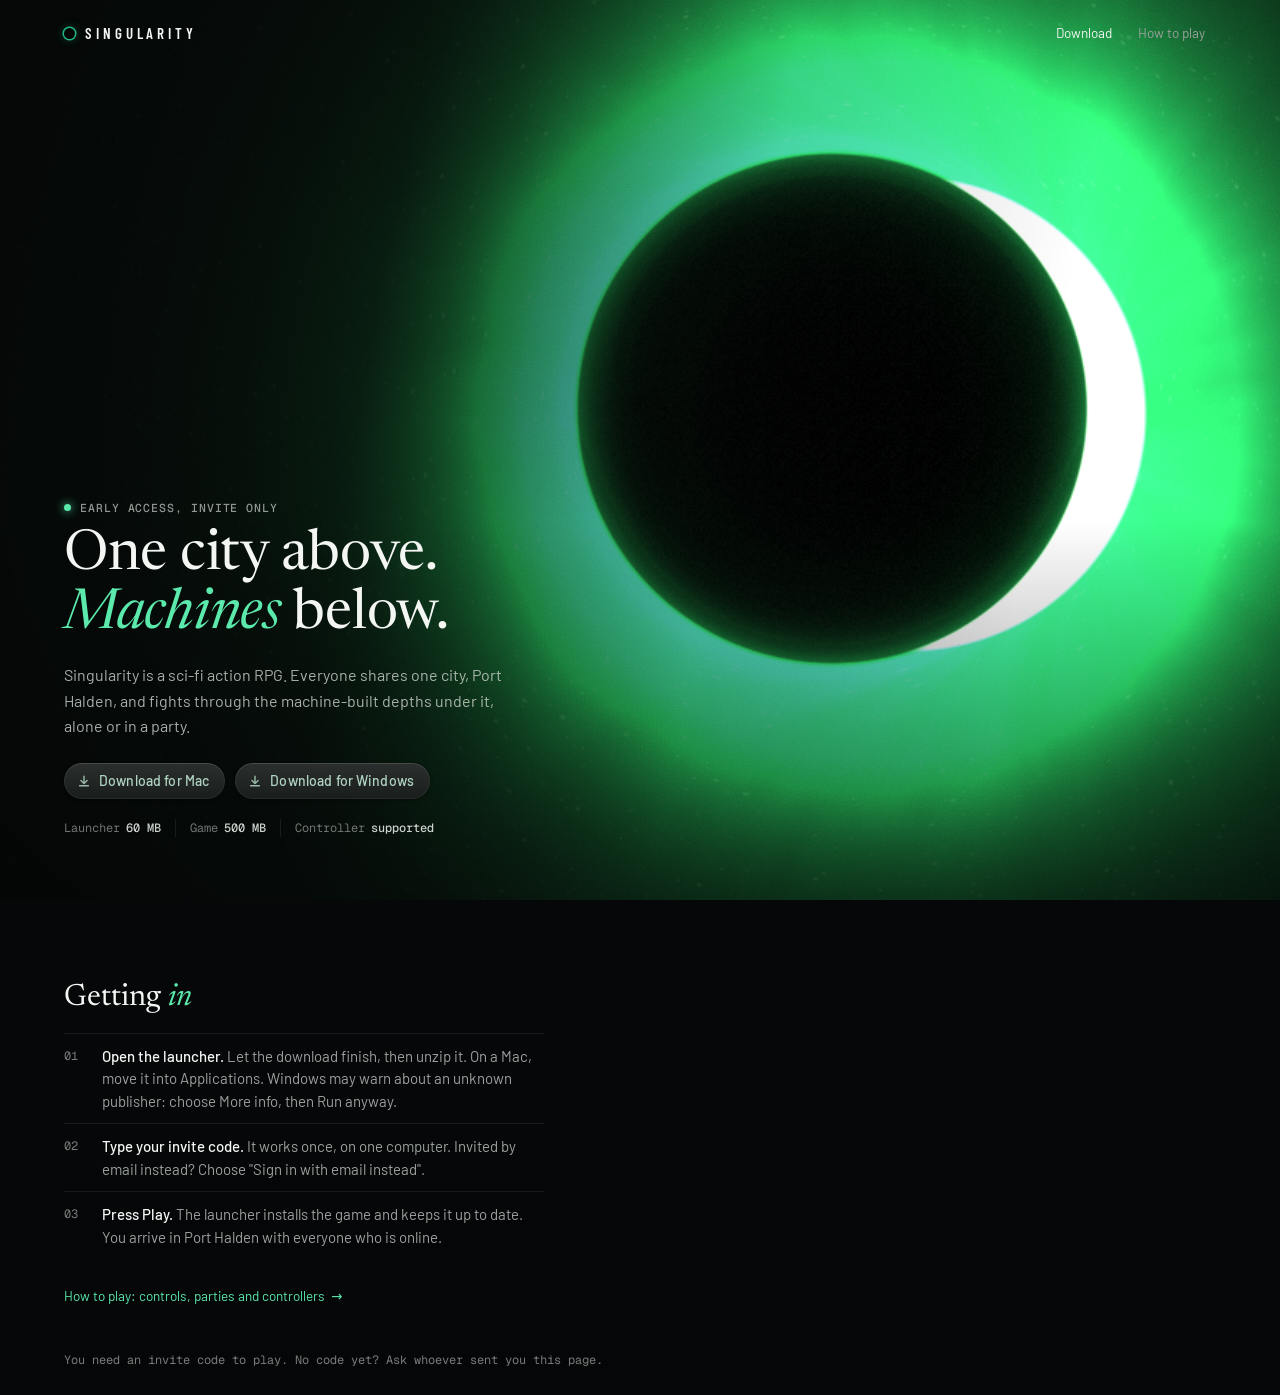
==== commit ece3ba88: "Getting in: type your invite code" ====
--- a/index.html
+++ b/index.html
@@ -43,15 +43,14 @@
       <h2 id="in">Getting <em>in</em></h2>
       <ol class="steps">
         <li><span><b>Open the launcher.</b> Let the download finish, then unzip it. On a Mac, move it into Applications. Windows may warn about an unknown publisher: choose More info, then Run anyway.</span></li>
-        <li><span><b>Sign in with email.</b> Use the address you were invited with.</span></li>
-        <li><span><b>Click the link in the email,</b> then go back to the launcher.</span></li>
+        <li><span><b>Type your invite code.</b> It works once, on one computer. Invited by email instead? Choose "Sign in with email instead".</span></li>
         <li><span><b>Press Play.</b> The launcher installs the game and keeps it up to date. You arrive in Port Halden with everyone who is online.</span></li>
       </ol>
       <p class="more"><a class="quiet" href="play.html">How to play: controls, parties and controllers <span aria-hidden="true">&rarr;</span></a></p>
     </div>
   </section>
 </main>
-<footer>You need an invite to get past sign-in. No invite yet? Ask whoever sent you this page.</footer>
+<footer>You need an invite code to play. No code yet? Ask whoever sent you this page.</footer>
 <script src="eclipse.js"></script>
 <script>
   // Put the download for this computer first.
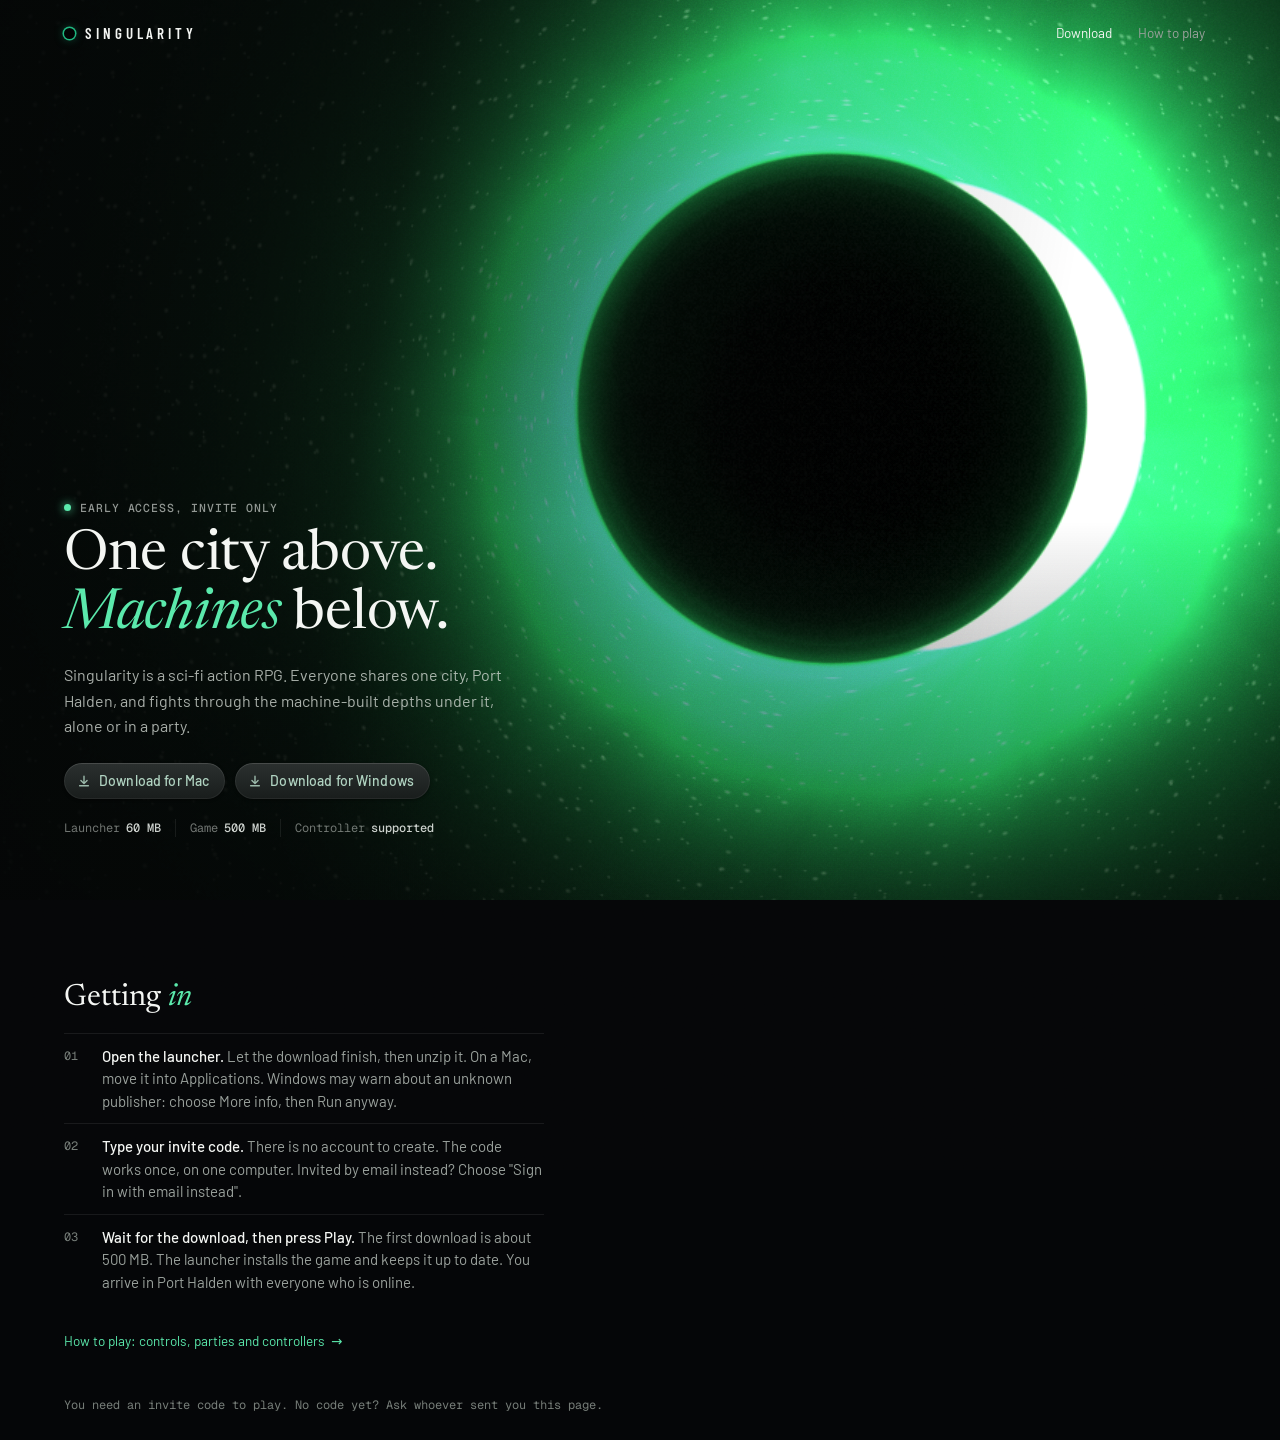
==== commit 884f7afc: "Getting in: no account to create, wait for the download" ====
--- a/index.html
+++ b/index.html
@@ -43,8 +43,8 @@
       <h2 id="in">Getting <em>in</em></h2>
       <ol class="steps">
         <li><span><b>Open the launcher.</b> Let the download finish, then unzip it. On a Mac, move it into Applications. Windows may warn about an unknown publisher: choose More info, then Run anyway.</span></li>
-        <li><span><b>Type your invite code.</b> It works once, on one computer. Invited by email instead? Choose "Sign in with email instead".</span></li>
-        <li><span><b>Press Play.</b> The launcher installs the game and keeps it up to date. You arrive in Port Halden with everyone who is online.</span></li>
+        <li><span><b>Type your invite code.</b> There is no account to create. The code works once, on one computer. Invited by email instead? Choose "Sign in with email instead".</span></li>
+        <li><span><b>Wait for the download, then press Play.</b> The first download is about 500 MB. The launcher installs the game and keeps it up to date. You arrive in Port Halden with everyone who is online.</span></li>
       </ol>
       <p class="more"><a class="quiet" href="play.html">How to play: controls, parties and controllers <span aria-hidden="true">&rarr;</span></a></p>
     </div>
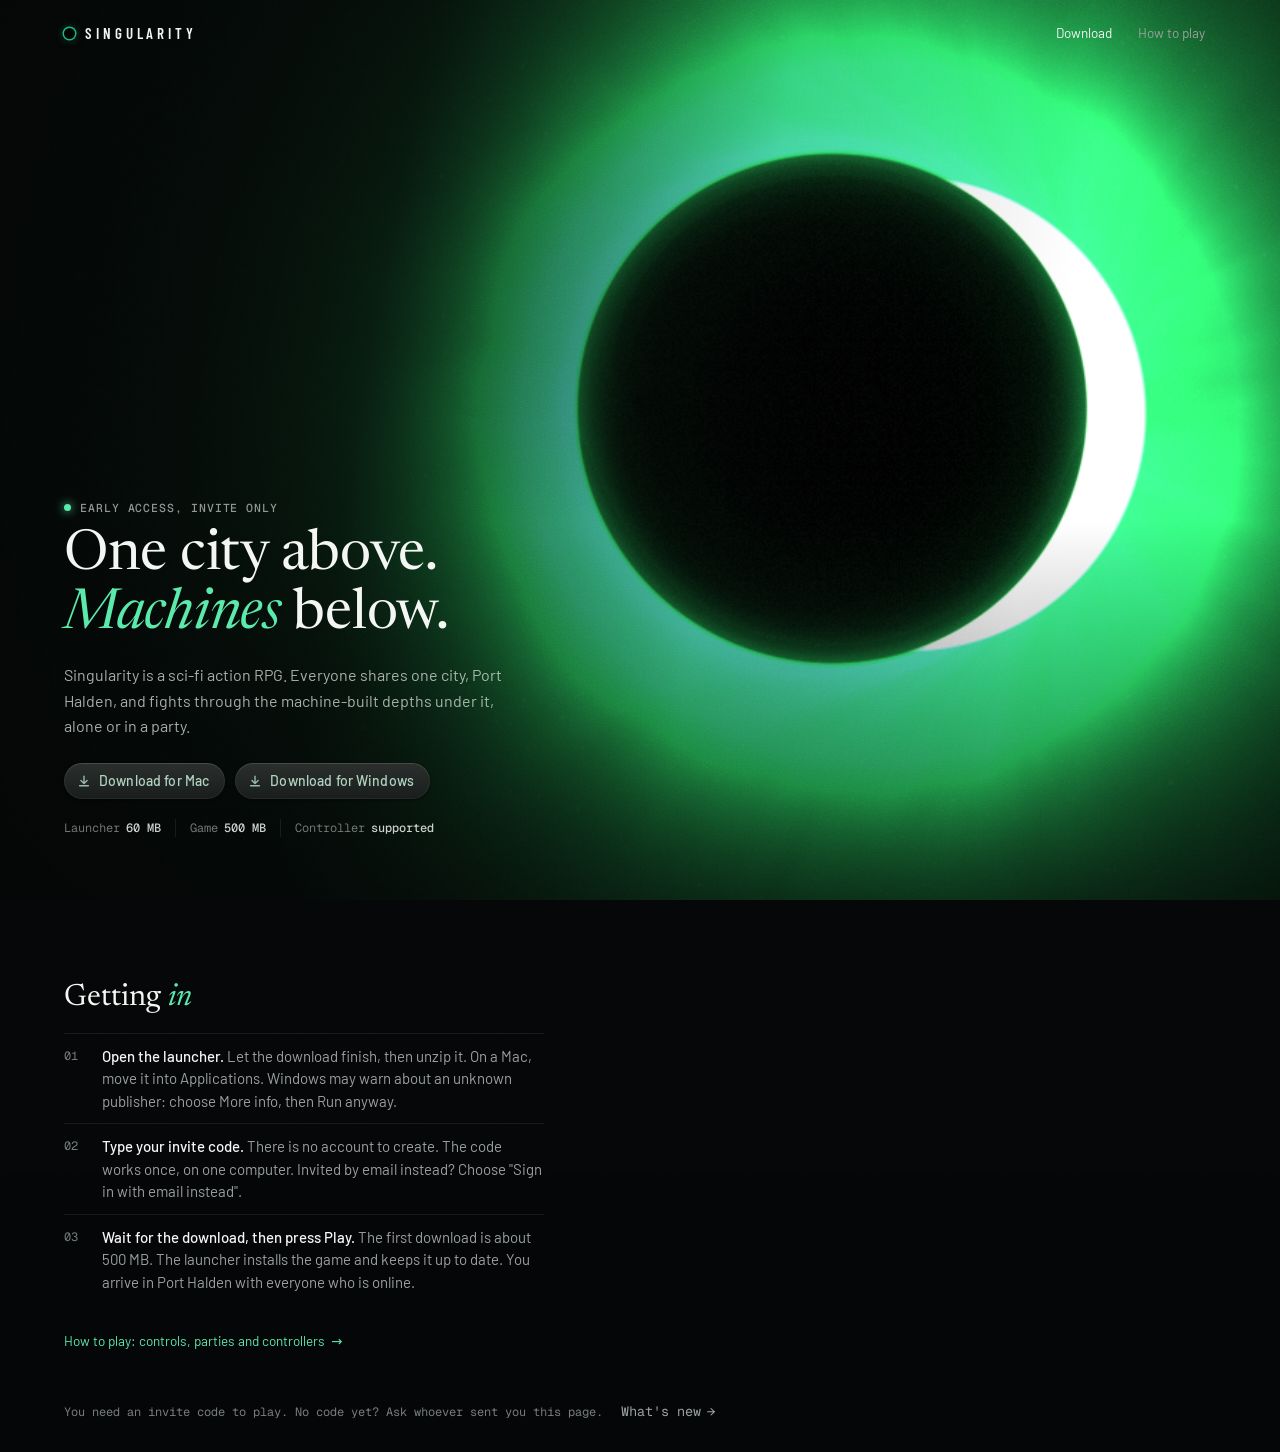
==== commit 8039856b: "What's new: a page of player-facing changes" ====
--- a/index.html
+++ b/index.html
@@ -50,7 +50,7 @@
     </div>
   </section>
 </main>
-<footer>You need an invite code to play. No code yet? Ask whoever sent you this page.</footer>
+<footer>You need an invite code to play. No code yet? Ask whoever sent you this page. <a class="quiet" href="changes.html">What's new <span aria-hidden="true">&rarr;</span></a></footer>
 <script src="eclipse.js"></script>
 <script>
   // Put the download for this computer first.
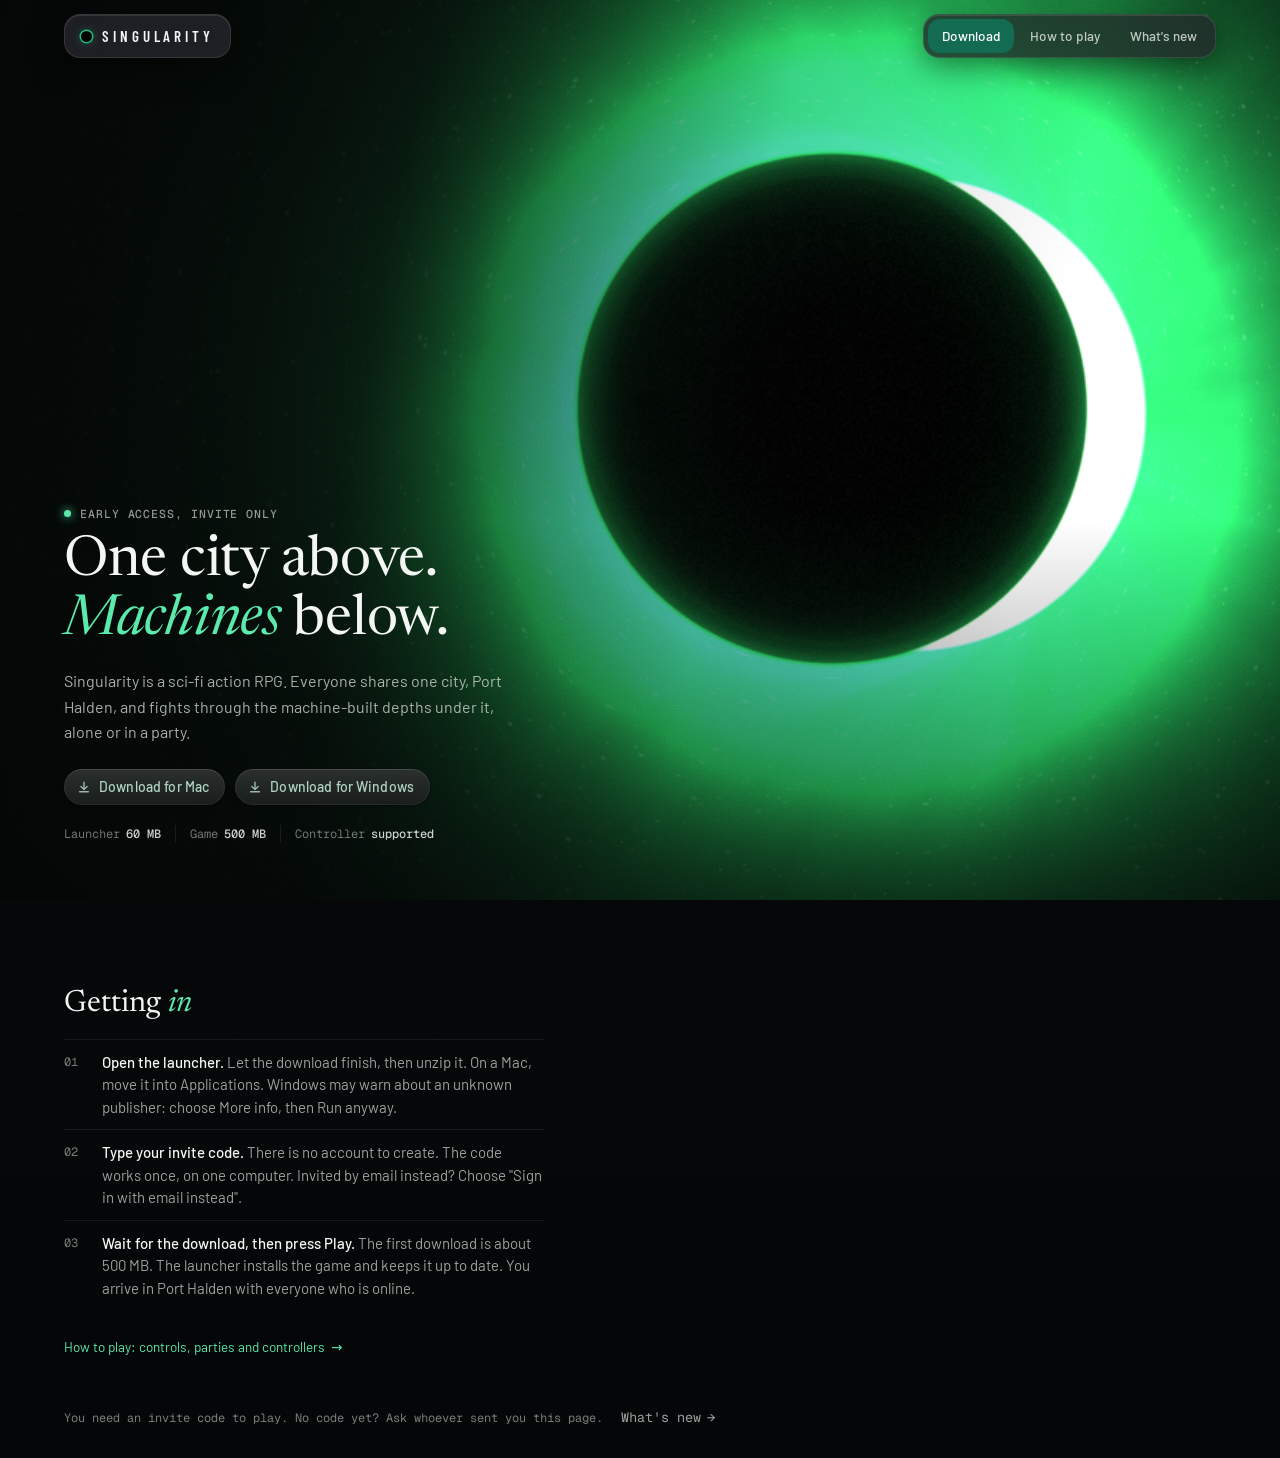
==== commit e8880a16: "Header: floating glass pills with all three pages" ====
--- a/index.html
+++ b/index.html
@@ -18,8 +18,8 @@
 <div class="veil" aria-hidden="true"></div>
 <div class="grain" aria-hidden="true"></div>
 <header class="top">
-  <a class="brand" href="./"><i></i>Singularity</a>
-  <nav aria-label="Pages"><a class="quiet" href="./" aria-current="page">Download</a><a class="quiet" href="play.html">How to play</a></nav>
+  <a class="brand" href="./"><i></i><span>Singularity</span></a>
+  <nav aria-label="Pages"><a class="quiet" href="./" aria-current="page">Download</a><a class="quiet" href="play.html">How to play</a><a class="quiet" href="changes.html">What's new</a></nav>
 </header>
 <main>
   <section class="hero">
--- a/site.css
+++ b/site.css
@@ -52,11 +52,29 @@
 @keyframes grain { 0% { transform: translate(0, 0); } 20% { transform: translate(-3%, 2%); } 40% { transform: translate(2%, -3%); } 60% { transform: translate(-2%, 3%); } 80% { transform: translate(3%, -2%); } 100% { transform: translate(0, 0); } }
 
 /* Header */
-.top { display: flex; align-items: center; justify-content: space-between; gap: 16px; padding: 18px var(--gutter); }
+/* Floating glass pills, as on renvoi.co/intangle (Hayds, 2026-11-14: "more visible, more
+   noticable floating bubble buttons like we use in renvoi.co/intangle website header"): the name
+   on the left, the pages on the right, the current page filled emerald. */
+.top { position: sticky; top: 0; z-index: 30; display: flex; align-items: center; justify-content: space-between; gap: 12px;
+  padding: 14px var(--gutter); pointer-events: none; }
+.top > * { pointer-events: auto; }
+.brand, .top nav {
+  height: 44px; background: rgba(38, 38, 44, 0.8); border: 1px solid rgba(255, 255, 255, 0.1); border-radius: 16px;
+  box-shadow: inset 0 1px 0 rgba(255, 255, 255, 0.1), 0 8px 32px rgba(0, 0, 0, 0.5);
+  -webkit-backdrop-filter: blur(24px) saturate(1.5); backdrop-filter: blur(24px) saturate(1.5);
+}
 .brand { display: inline-flex; align-items: center; gap: 10px; text-decoration: none; color: var(--fg);
   font: 600 15px/1 "Barlow Condensed", "Barlow", sans-serif; letter-spacing: 0.26em; text-transform: uppercase; }
 .brand i { width: 11px; height: 11px; border-radius: 50%; background: #020303; box-shadow: 0 0 0 1.5px #1fb880, 0 0 10px rgba(31, 184, 128, 0.5); }
-.top nav { display: flex; gap: 4px; }
+.brand { padding: 0 16px; }
+.top nav { display: flex; align-items: center; gap: 2px; padding: 4px; }
+.top nav .quiet { height: 34px; padding: 0 14px; border-radius: 12px; font-size: 13.5px; font-weight: 500; color: rgba(250, 250, 250, 0.74); white-space: nowrap; }
+.top nav .quiet[aria-current="page"] { background: rgb(19, 108, 81); color: #fff; }
+@media (max-width: 560px) {
+  .brand { padding: 0 15px; }
+  .brand span { display: none; }
+  .top nav .quiet { padding: 0 9px; font-size: 12.5px; }
+}
 .quiet {
   display: inline-flex; align-items: center; gap: 6px; height: 30px; padding: 0 11px; border-radius: 999px;
   color: var(--muted); font-size: 13.5px; text-decoration: none; transition: background 160ms, color 160ms;
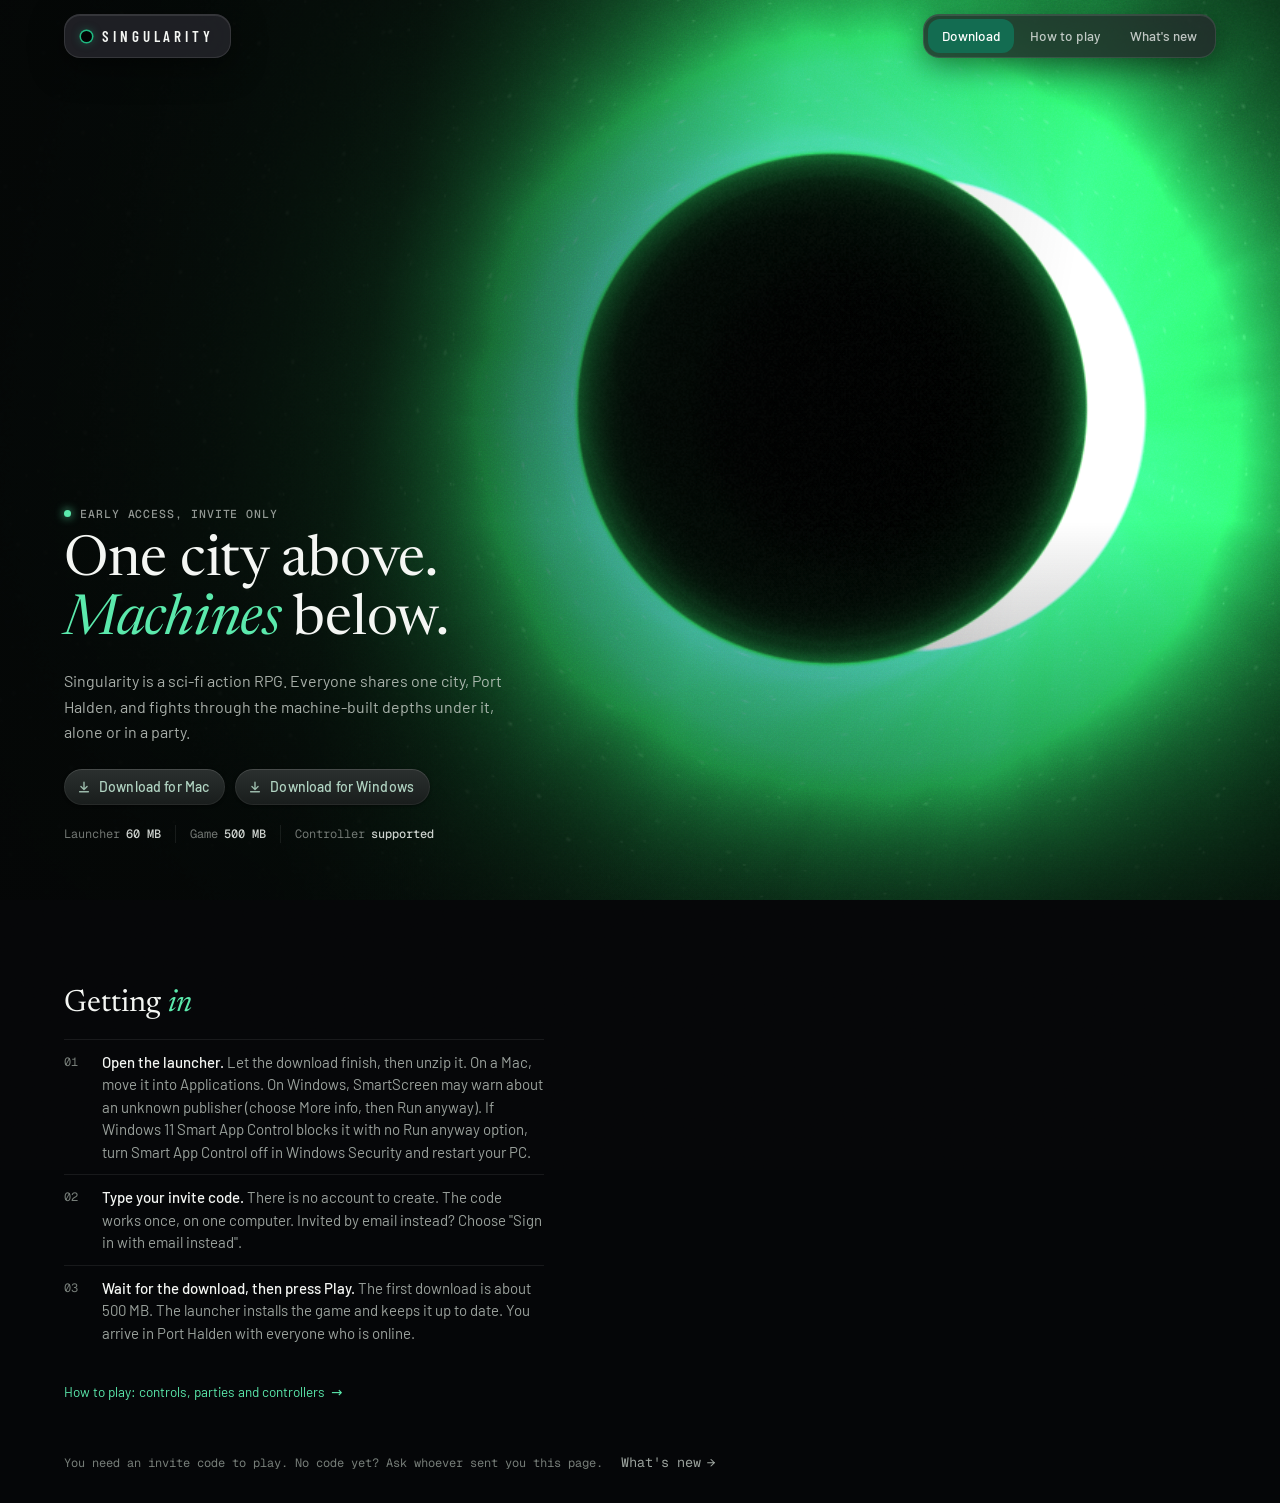
==== commit f010ce67: "Update download page (Smart App Control) and What's new for 2026.1126.0342" ====
--- a/index.html
+++ b/index.html
@@ -42,7 +42,7 @@
     <div class="inner">
       <h2 id="in">Getting <em>in</em></h2>
       <ol class="steps">
-        <li><span><b>Open the launcher.</b> Let the download finish, then unzip it. On a Mac, move it into Applications. Windows may warn about an unknown publisher: choose More info, then Run anyway.</span></li>
+        <li><span><b>Open the launcher.</b> Let the download finish, then unzip it. On a Mac, move it into Applications. On Windows, SmartScreen may warn about an unknown publisher (choose More info, then Run anyway). If Windows 11 Smart App Control blocks it with no Run anyway option, turn Smart App Control off in Windows Security and restart your PC.</span></li>
         <li><span><b>Type your invite code.</b> There is no account to create. The code works once, on one computer. Invited by email instead? Choose "Sign in with email instead".</span></li>
         <li><span><b>Wait for the download, then press Play.</b> The first download is about 500 MB. The launcher installs the game and keeps it up to date. You arrive in Port Halden with everyone who is online.</span></li>
       </ol>
